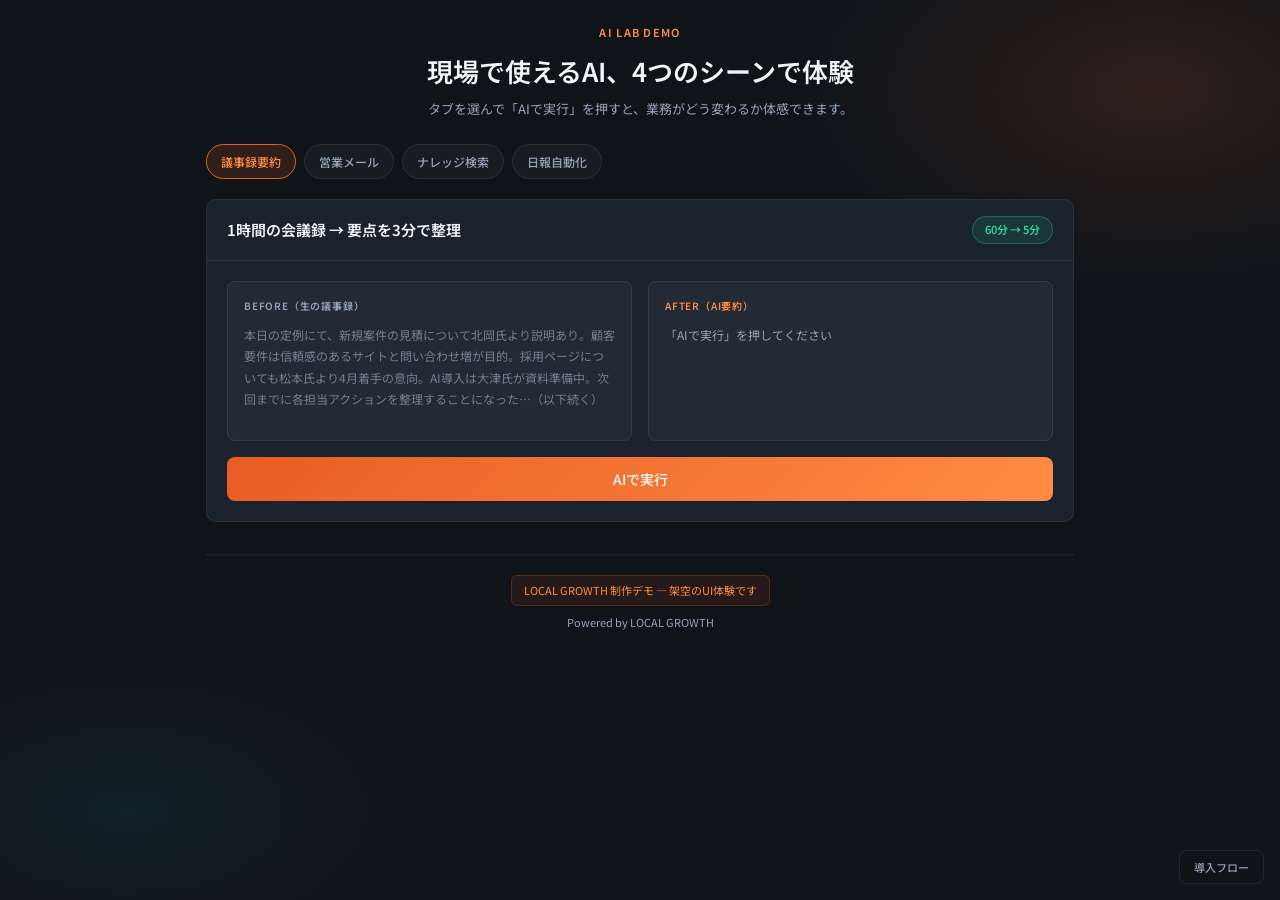
==== demos/ai-lab/index.html @ 4a76a0b5 "LOCAL GROWTH コーポレートサイトの初回コミット。 HP制作・AI支援導入のサービスページ、予約フォーム、デモを含む静的サイト構成。" ====
<!DOCTYPE html>
<html lang="ja">
<head>
  <meta charset="UTF-8">
  <meta name="viewport" content="width=device-width, initial-scale=1.0">
  <meta name="robots" content="noindex, nofollow">
  <title>AI Lab | LOCAL GROWTH デモ</title>
  <link rel="preconnect" href="https://fonts.googleapis.com">
  <link rel="preconnect" href="https://fonts.gstatic.com" crossorigin>
  <link href="https://fonts.googleapis.com/css2?family=Noto+Sans+JP:wght@400;500;600&display=swap" rel="stylesheet">
  <link rel="stylesheet" href="style.css">
</head>
<body>
  <div class="mesh-bg" aria-hidden="true"></div>
  <div class="container">
    <header class="header">
      <p class="header__label">AI LAB DEMO</p>
      <h1 class="header__title">現場で使えるAI、4つのシーンで体験</h1>
      <p class="header__lead">タブを選んで「AIで実行」を押すと、業務がどう変わるか体感できます。</p>
    </header>

    <nav class="tabs" aria-label="ユースケース選択">
      <button type="button" class="tab is-active" data-tab="minutes">議事録要約</button>
      <button type="button" class="tab" data-tab="email">営業メール</button>
      <button type="button" class="tab" data-tab="knowledge">ナレッジ検索</button>
      <button type="button" class="tab" data-tab="report">日報自動化</button>
    </nav>

    <!-- Panel 1: Minutes -->
    <div class="panel is-active" data-panel="minutes" id="minutes">
      <div class="panel__head">
        <h2 class="panel__title">1時間の会議録 → 要点を3分で整理</h2>
        <span class="time-badge">60分 → 5分</span>
      </div>
      <div class="panel__body">
        <div class="split">
          <div class="box box--before">
            <p class="box__label">BEFORE（生の議事録）</p>
            <p class="box__content">本日の定例にて、新規案件の見積について北岡氏より説明あり。顧客要件は信頼感のあるサイトと問い合わせ増が目的。採用ページについても松本氏より4月着手の意向。AI導入は大津氏が資料準備中。次回までに各担当アクションを整理することになった…（以下続く）</p>
          </div>
          <div class="box">
            <p class="box__label box__label--after">AFTER（AI要約）</p>
            <p class="box__content" id="output-minutes">「AIで実行」を押してください</p>
          </div>
        </div>
        <button type="button" class="run-btn" data-run="minutes">AIで実行</button>
      </div>
    </div>

    <!-- Panel 2: Email -->
    <div class="panel" data-panel="email" id="email">
      <div class="panel__head">
        <h2 class="panel__title">顧客情報から提案メールを自動ドラフト</h2>
        <span class="time-badge">30分 → 3分</span>
      </div>
      <div class="panel__body">
        <div class="split">
          <div class="box box--before">
            <p class="box__label">INPUT</p>
            <p class="box__content">顧客: ○○建設株式会社\n課題: ホームページが古く問い合わせが少ない\n前回: 初回訪問済み、リニューアルに関心あり</p>
          </div>
          <div class="box">
            <p class="box__label box__label--after">AIドラフト</p>
            <p class="box__content" id="output-email">「AIで実行」を押してください</p>
          </div>
        </div>
        <button type="button" class="run-btn" data-run="email">AIで実行</button>
      </div>
    </div>

    <!-- Panel 3: Knowledge -->
    <div class="panel" data-panel="knowledge" id="knowledge">
      <div class="panel__head">
        <h2 class="panel__title">社内マニュアルから即座に回答</h2>
        <span class="time-badge">検索 15分 → 即時</span>
      </div>
      <div class="panel__body">
        <div class="chat">
          <div class="chat__bubble chat__bubble--user">初回訪問後のフォロー、何すればいい？</div>
          <div class="chat__bubble chat__bubble--ai is-hidden" id="output-knowledge"></div>
        </div>
        <button type="button" class="run-btn" data-run="knowledge">AIで実行</button>
      </div>
    </div>

    <!-- Panel 4: Report -->
    <div class="panel" data-panel="report" id="report">
      <div class="panel__head">
        <h2 class="panel__title">箇条書きメモ → 整形された日報へ</h2>
        <span class="time-badge">20分 → 2分</span>
      </div>
      <div class="panel__body">
        <div class="split">
          <div class="box box--before">
            <p class="box__label">BEFORE（メモ）</p>
            <p class="box__content">・A社提案資料\n・B社ヒアリング\n・AI勉強会資料\n明日→A社送付、C社電話</p>
          </div>
          <div class="box">
            <p class="box__label box__label--after">AFTER（日報）</p>
            <p class="box__content" id="output-report">「AIで実行」を押してください</p>
          </div>
        </div>
        <button type="button" class="run-btn" data-run="report">AIで実行</button>
      </div>
    </div>

    <footer class="footer">
      <p class="footer__note">LOCAL GROWTH 制作デモ — 架空のUI体験です</p>
      <p class="footer__copy">Powered by LOCAL GROWTH</p>
    </footer>
  </div>

  <button type="button" class="flow-toggle" id="flow-toggle" aria-expanded="false">導入フロー</button>
  <div class="flow-panel" id="flow-panel" role="region" aria-label="AI導入の流れ">
    <h3>導入フロー</h3>
    <div class="flow-step">01 ヒアリング — 課題と現場を把握</div>
    <div class="flow-step">02 小さく試す — 1業務からPoC</div>
    <div class="flow-step">03 定着支援 — 運用ルールと改善</div>
  </div>

  <script src="script.js"></script>
</body>
</html>
---- demos/ai-lab/style.css ----
/* AI Lab Demo — LOCAL GROWTH showcase */
:root {
  --bg: #0f1419;
  --bg-alt: #1a222d;
  --surface: rgba(255, 255, 255, 0.04);
  --text: #f1f5f9;
  --text-sub: #94a3b8;
  --accent: #E85D24;
  --accent-light: #FF8C42;
  --accent-glow: rgba(232, 93, 36, 0.35);
  --cyan: #38bdf8;
  --green: #34d399;
  --border: rgba(255, 255, 255, 0.08);
  --font: 'Noto Sans JP', -apple-system, BlinkMacSystemFont, sans-serif;
  --radius: 10px;
}

*, *::before, *::after { box-sizing: border-box; margin: 0; padding: 0; }

body {
  font-family: var(--font);
  background: var(--bg);
  color: var(--text);
  line-height: 1.6;
  min-height: 100vh;
}

.mesh-bg {
  position: fixed;
  inset: 0;
  z-index: -1;
  background:
    radial-gradient(ellipse 50% 40% at 90% 10%, rgba(232, 93, 36, 0.15) 0%, transparent 55%),
    radial-gradient(ellipse 40% 30% at 10% 90%, rgba(56, 189, 248, 0.08) 0%, transparent 50%),
    var(--bg);
}

.container {
  max-width: 900px;
  margin: 0 auto;
  padding: 24px 16px 80px;
}

.header {
  text-align: center;
  margin-bottom: 24px;
}

.header__label {
  font-size: 11px;
  font-weight: 600;
  letter-spacing: 0.12em;
  color: var(--accent-light);
  margin-bottom: 8px;
}

.header__title {
  font-size: clamp(20px, 4vw, 26px);
  font-weight: 600;
  margin-bottom: 8px;
}

.header__lead {
  font-size: 13px;
  color: var(--text-sub);
}

/* Tabs */
.tabs {
  display: flex;
  flex-wrap: wrap;
  gap: 8px;
  margin-bottom: 20px;
}

.tab {
  font-family: var(--font);
  font-size: 12px;
  font-weight: 500;
  padding: 8px 14px;
  background: var(--surface);
  border: 1px solid var(--border);
  border-radius: 999px;
  color: var(--text-sub);
  cursor: pointer;
  transition: all 0.25s ease;
}

.tab:hover { border-color: var(--accent); color: var(--text); }

.tab.is-active {
  background: rgba(232, 93, 36, 0.15);
  border-color: var(--accent);
  color: var(--accent-light);
}

/* Panel */
.panel {
  display: none;
  background: var(--bg-alt);
  border: 1px solid var(--border);
  border-radius: var(--radius);
  overflow: hidden;
}

.panel.is-active { display: block; }

.panel__head {
  display: flex;
  flex-wrap: wrap;
  align-items: center;
  justify-content: space-between;
  gap: 12px;
  padding: 16px 20px;
  border-bottom: 1px solid var(--border);
}

.panel__title {
  font-size: 15px;
  font-weight: 600;
}

.time-badge {
  font-size: 11px;
  font-weight: 600;
  color: var(--green);
  background: rgba(52, 211, 153, 0.12);
  border: 1px solid rgba(52, 211, 153, 0.3);
  border-radius: 999px;
  padding: 4px 12px;
}

.panel__body {
  padding: 20px;
}

/* Before / After layout */
.split {
  display: grid;
  gap: 16px;
}

@media (min-width: 600px) {
  .split { grid-template-columns: 1fr 1fr; }
}

.box {
  background: var(--surface);
  border: 1px solid var(--border);
  border-radius: 8px;
  padding: 16px;
  min-height: 160px;
}

.box__label {
  font-size: 10px;
  font-weight: 600;
  letter-spacing: 0.08em;
  color: var(--text-sub);
  margin-bottom: 10px;
}

.box__label--after { color: var(--accent-light); }

.box__content {
  font-size: 12px;
  line-height: 1.8;
  color: var(--text-sub);
  white-space: pre-wrap;
}

.box__content.is-typing { color: var(--text); }

.box--before .box__content {
  max-height: 120px;
  overflow: hidden;
  opacity: 0.7;
}

/* Chat UI */
.chat {
  display: flex;
  flex-direction: column;
  gap: 12px;
}

.chat__bubble {
  max-width: 85%;
  padding: 12px 16px;
  border-radius: 12px;
  font-size: 13px;
  line-height: 1.7;
}

.chat__bubble--user {
  align-self: flex-end;
  background: rgba(232, 93, 36, 0.2);
  border: 1px solid rgba(232, 93, 36, 0.3);
}

.chat__bubble--ai {
  align-self: flex-start;
  background: var(--surface);
  border: 1px solid var(--border);
}

.chat__bubble--ai.is-hidden { display: none; }

/* Run button */
.run-btn {
  display: block;
  width: 100%;
  margin-top: 16px;
  padding: 12px;
  font-family: var(--font);
  font-size: 14px;
  font-weight: 500;
  color: #fff;
  background: linear-gradient(135deg, var(--accent), var(--accent-light));
  border: none;
  border-radius: 8px;
  cursor: pointer;
  transition: opacity 0.2s, transform 0.2s;
}

.run-btn:hover { transform: translateY(-1px); }
.run-btn:disabled { opacity: 0.5; cursor: not-allowed; transform: none; }

/* Flow panel */
.flow-toggle {
  position: fixed;
  bottom: 16px;
  right: 16px;
  font-family: var(--font);
  font-size: 11px;
  font-weight: 500;
  padding: 8px 14px;
  background: rgba(15, 20, 25, 0.95);
  border: 1px solid var(--border);
  border-radius: 8px;
  color: var(--text-sub);
  cursor: pointer;
  z-index: 10;
}

.flow-toggle.is-open { border-color: var(--accent); color: var(--accent-light); }

.flow-panel {
  display: none;
  position: fixed;
  bottom: 56px;
  right: 16px;
  width: 240px;
  padding: 16px;
  background: rgba(15, 20, 25, 0.98);
  border: 1px solid var(--border);
  border-radius: var(--radius);
  z-index: 10;
  font-size: 12px;
}

.flow-panel.is-open { display: block; }

.flow-panel h3 {
  font-size: 12px;
  color: var(--accent-light);
  margin-bottom: 12px;
}

.flow-step {
  padding: 8px 10px;
  margin-bottom: 6px;
  background: var(--surface);
  border-left: 3px solid var(--accent);
  border-radius: 4px;
  color: var(--text-sub);
  line-height: 1.5;
}

.footer {
  text-align: center;
  margin-top: 32px;
  padding-top: 20px;
  border-top: 1px solid var(--border);
}

.footer__note {
  font-size: 11px;
  color: var(--accent-light);
  background: rgba(232, 93, 36, 0.1);
  border: 1px solid rgba(232, 93, 36, 0.25);
  border-radius: 6px;
  padding: 6px 12px;
  display: inline-block;
  margin-bottom: 8px;
}

.footer__copy {
  font-size: 11px;
  color: var(--text-sub);
}

@media (prefers-reduced-motion: reduce) {
  .tab, .run-btn { transition: none; }
}
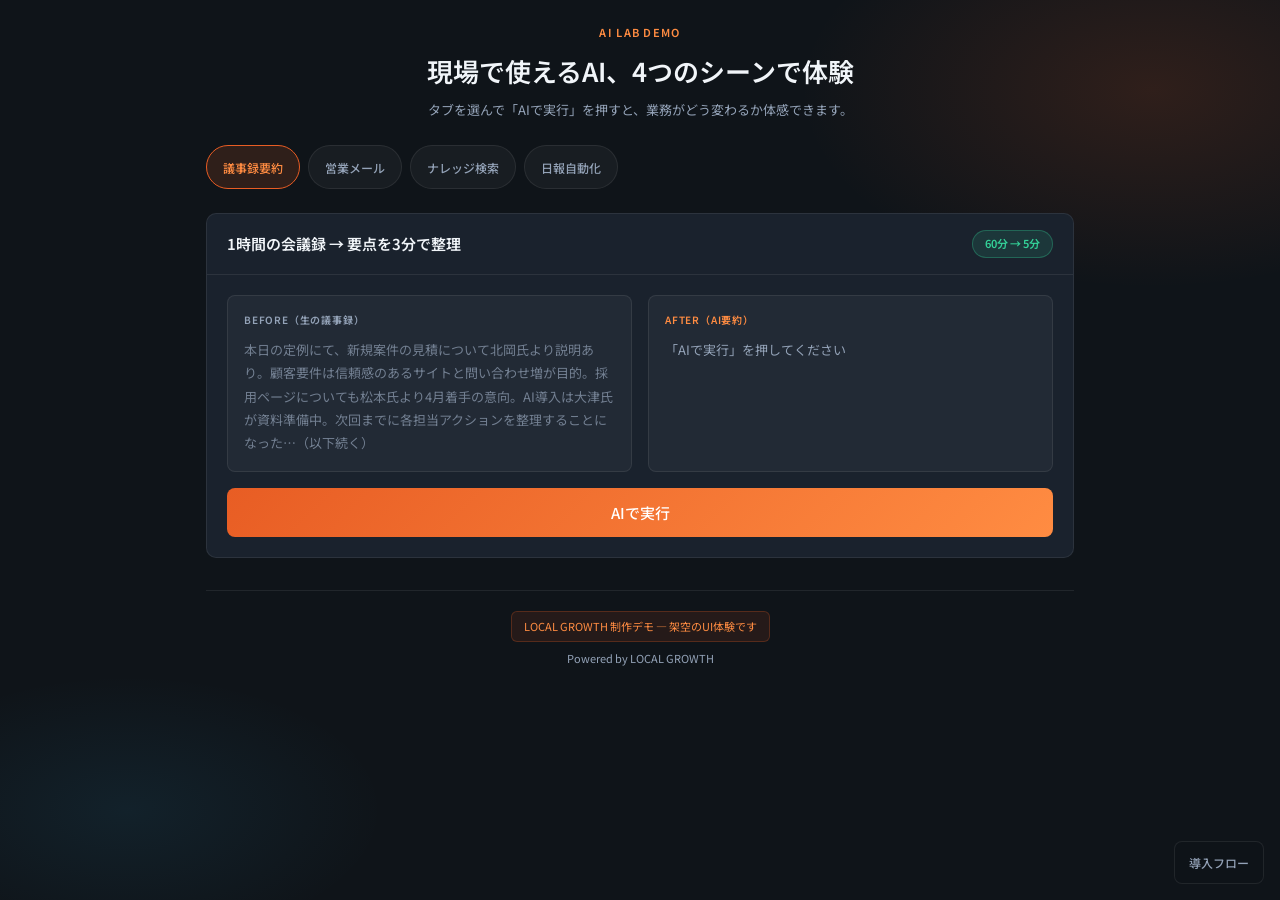
==== commit aef67b6d: "スマホでデモをフル画面体験できるようWORKSとデモページを改善。 小さなiframeをやめてモバイル用起動カードを追加し、各デモのUIと操作性を最適化した。  Co-authored-by: Cur" ====
--- a/demos/ai-lab/index.html
+++ b/demos/ai-lab/index.html
@@ -2,7 +2,7 @@
 <html lang="ja">
 <head>
   <meta charset="UTF-8">
-  <meta name="viewport" content="width=device-width, initial-scale=1.0">
+  <meta name="viewport" content="width=device-width, initial-scale=1.0, viewport-fit=cover">
   <meta name="robots" content="noindex, nofollow">
   <title>AI Lab | LOCAL GROWTH デモ</title>
   <link rel="preconnect" href="https://fonts.googleapis.com">
@@ -11,6 +11,7 @@
   <link rel="stylesheet" href="style.css">
 </head>
 <body>
+  <a href="/service-ai" class="demo-back">← AI支援ページに戻る</a>
   <div class="mesh-bg" aria-hidden="true"></div>
   <div class="container">
     <header class="header">
@@ -20,10 +21,12 @@
     </header>
 
     <nav class="tabs" aria-label="ユースケース選択">
-      <button type="button" class="tab is-active" data-tab="minutes">議事録要約</button>
-      <button type="button" class="tab" data-tab="email">営業メール</button>
-      <button type="button" class="tab" data-tab="knowledge">ナレッジ検索</button>
-      <button type="button" class="tab" data-tab="report">日報自動化</button>
+      <div class="tabs__scroll">
+        <button type="button" class="tab is-active" data-tab="minutes">議事録要約</button>
+        <button type="button" class="tab" data-tab="email">営業メール</button>
+        <button type="button" class="tab" data-tab="knowledge">ナレッジ検索</button>
+        <button type="button" class="tab" data-tab="report">日報自動化</button>
+      </div>
     </nav>
 
     <!-- Panel 1: Minutes -->
--- a/demos/ai-lab/style.css
+++ b/demos/ai-lab/style.css
@@ -38,7 +38,49 @@
 .container {
   max-width: 900px;
   margin: 0 auto;
-  padding: 24px 16px 80px;
+  padding: 24px 16px calc(80px + env(safe-area-inset-bottom, 0px));
+}
+
+/* Tabs */
+.tabs {
+  margin-bottom: 20px;
+}
+
+.tabs__scroll {
+  display: flex;
+  gap: 8px;
+  overflow-x: auto;
+  -webkit-overflow-scrolling: touch;
+  scrollbar-width: none;
+  padding-bottom: 4px;
+}
+
+.tabs__scroll::-webkit-scrollbar {
+  display: none;
+}
+
+.tab {
+  font-family: var(--font);
+  font-size: 12px;
+  font-weight: 500;
+  padding: 10px 16px;
+  background: var(--surface);
+  border: 1px solid var(--border);
+  border-radius: 999px;
+  color: var(--text-sub);
+  cursor: pointer;
+  transition: all 0.25s ease;
+  flex-shrink: 0;
+  white-space: nowrap;
+  min-height: 44px;
+}
+
+.tab:hover { border-color: var(--accent); color: var(--text); }
+
+.tab.is-active {
+  background: rgba(232, 93, 36, 0.15);
+  border-color: var(--accent);
+  color: var(--accent-light);
 }
 
 .header {
@@ -63,35 +105,7 @@
 .header__lead {
   font-size: 13px;
   color: var(--text-sub);
-}
-
-/* Tabs */
-.tabs {
-  display: flex;
-  flex-wrap: wrap;
-  gap: 8px;
-  margin-bottom: 20px;
-}
-
-.tab {
-  font-family: var(--font);
-  font-size: 12px;
-  font-weight: 500;
-  padding: 8px 14px;
-  background: var(--surface);
-  border: 1px solid var(--border);
-  border-radius: 999px;
-  color: var(--text-sub);
-  cursor: pointer;
-  transition: all 0.25s ease;
-}
-
-.tab:hover { border-color: var(--accent); color: var(--text); }
-
-.tab.is-active {
-  background: rgba(232, 93, 36, 0.15);
-  border-color: var(--accent);
-  color: var(--accent-light);
+  line-height: 1.7;
 }
 
 /* Panel */
@@ -138,9 +152,10 @@
 .split {
   display: grid;
   gap: 16px;
-}
-
-@media (min-width: 600px) {
+  grid-template-columns: 1fr;
+}
+
+@media (min-width: 768px) {
   .split { grid-template-columns: 1fr 1fr; }
 }
 
@@ -149,7 +164,7 @@
   border: 1px solid var(--border);
   border-radius: 8px;
   padding: 16px;
-  min-height: 160px;
+  min-height: 140px;
 }
 
 .box__label {
@@ -163,7 +178,7 @@
 .box__label--after { color: var(--accent-light); }
 
 .box__content {
-  font-size: 12px;
+  font-size: 13px;
   line-height: 1.8;
   color: var(--text-sub);
   white-space: pre-wrap;
@@ -211,15 +226,16 @@
   display: block;
   width: 100%;
   margin-top: 16px;
-  padding: 12px;
+  padding: 14px;
   font-family: var(--font);
-  font-size: 14px;
+  font-size: 15px;
   font-weight: 500;
   color: #fff;
   background: linear-gradient(135deg, var(--accent), var(--accent-light));
   border: none;
   border-radius: 8px;
   cursor: pointer;
+  min-height: 48px;
   transition: opacity 0.2s, transform 0.2s;
 }
 
@@ -229,18 +245,29 @@
 /* Flow panel */
 .flow-toggle {
   position: fixed;
-  bottom: 16px;
+  bottom: calc(16px + env(safe-area-inset-bottom, 0px));
   right: 16px;
+  left: 16px;
   font-family: var(--font);
-  font-size: 11px;
+  font-size: 12px;
   font-weight: 500;
-  padding: 8px 14px;
+  padding: 12px 14px;
   background: rgba(15, 20, 25, 0.95);
   border: 1px solid var(--border);
   border-radius: 8px;
   color: var(--text-sub);
   cursor: pointer;
   z-index: 10;
+  text-align: center;
+}
+
+@media (min-width: 640px) {
+  .flow-toggle {
+    left: auto;
+    width: auto;
+    bottom: 16px;
+    right: 16px;
+  }
 }
 
 .flow-toggle.is-open { border-color: var(--accent); color: var(--accent-light); }
@@ -248,15 +275,25 @@
 .flow-panel {
   display: none;
   position: fixed;
-  bottom: 56px;
+  bottom: calc(64px + env(safe-area-inset-bottom, 0px));
+  left: 16px;
   right: 16px;
-  width: 240px;
+  width: auto;
   padding: 16px;
   background: rgba(15, 20, 25, 0.98);
   border: 1px solid var(--border);
   border-radius: var(--radius);
   z-index: 10;
   font-size: 12px;
+}
+
+@media (min-width: 640px) {
+  .flow-panel {
+    left: auto;
+    right: 16px;
+    width: 260px;
+    bottom: 56px;
+  }
 }
 
 .flow-panel.is-open { display: block; }
@@ -303,3 +340,72 @@
 @media (prefers-reduced-motion: reduce) {
   .tab, .run-btn { transition: none; }
 }
+
+@media (max-width: 767px) {
+  .container {
+    padding-top: 16px;
+  }
+
+  .header__title {
+    font-size: 20px;
+  }
+
+  .panel__head {
+    flex-direction: column;
+    align-items: flex-start;
+    padding: 14px 16px;
+  }
+
+  .panel__title {
+    font-size: 14px;
+    line-height: 1.55;
+  }
+
+  .panel__body {
+    padding: 16px;
+  }
+
+  .box--before .box__content {
+    max-height: none;
+  }
+
+  .chat__bubble {
+    max-width: 92%;
+    font-size: 13px;
+  }
+}
+
+html.is-embedded .flow-toggle,
+html.is-embedded .flow-panel {
+  display: none;
+}
+
+html.is-embedded .container {
+  padding-bottom: 24px;
+}
+
+.demo-back {
+  display: none;
+  position: sticky;
+  top: 0;
+  z-index: 20;
+  padding: 10px 16px;
+  padding-top: calc(10px + env(safe-area-inset-top, 0px));
+  font-size: 12px;
+  font-weight: 500;
+  color: var(--text-sub);
+  text-decoration: none;
+  background: rgba(15, 20, 25, 0.95);
+  border-bottom: 1px solid var(--border);
+  backdrop-filter: blur(8px);
+}
+
+@media (max-width: 767px) {
+  .demo-back {
+    display: block;
+  }
+}
+
+html.is-embedded .demo-back {
+  display: none;
+}
